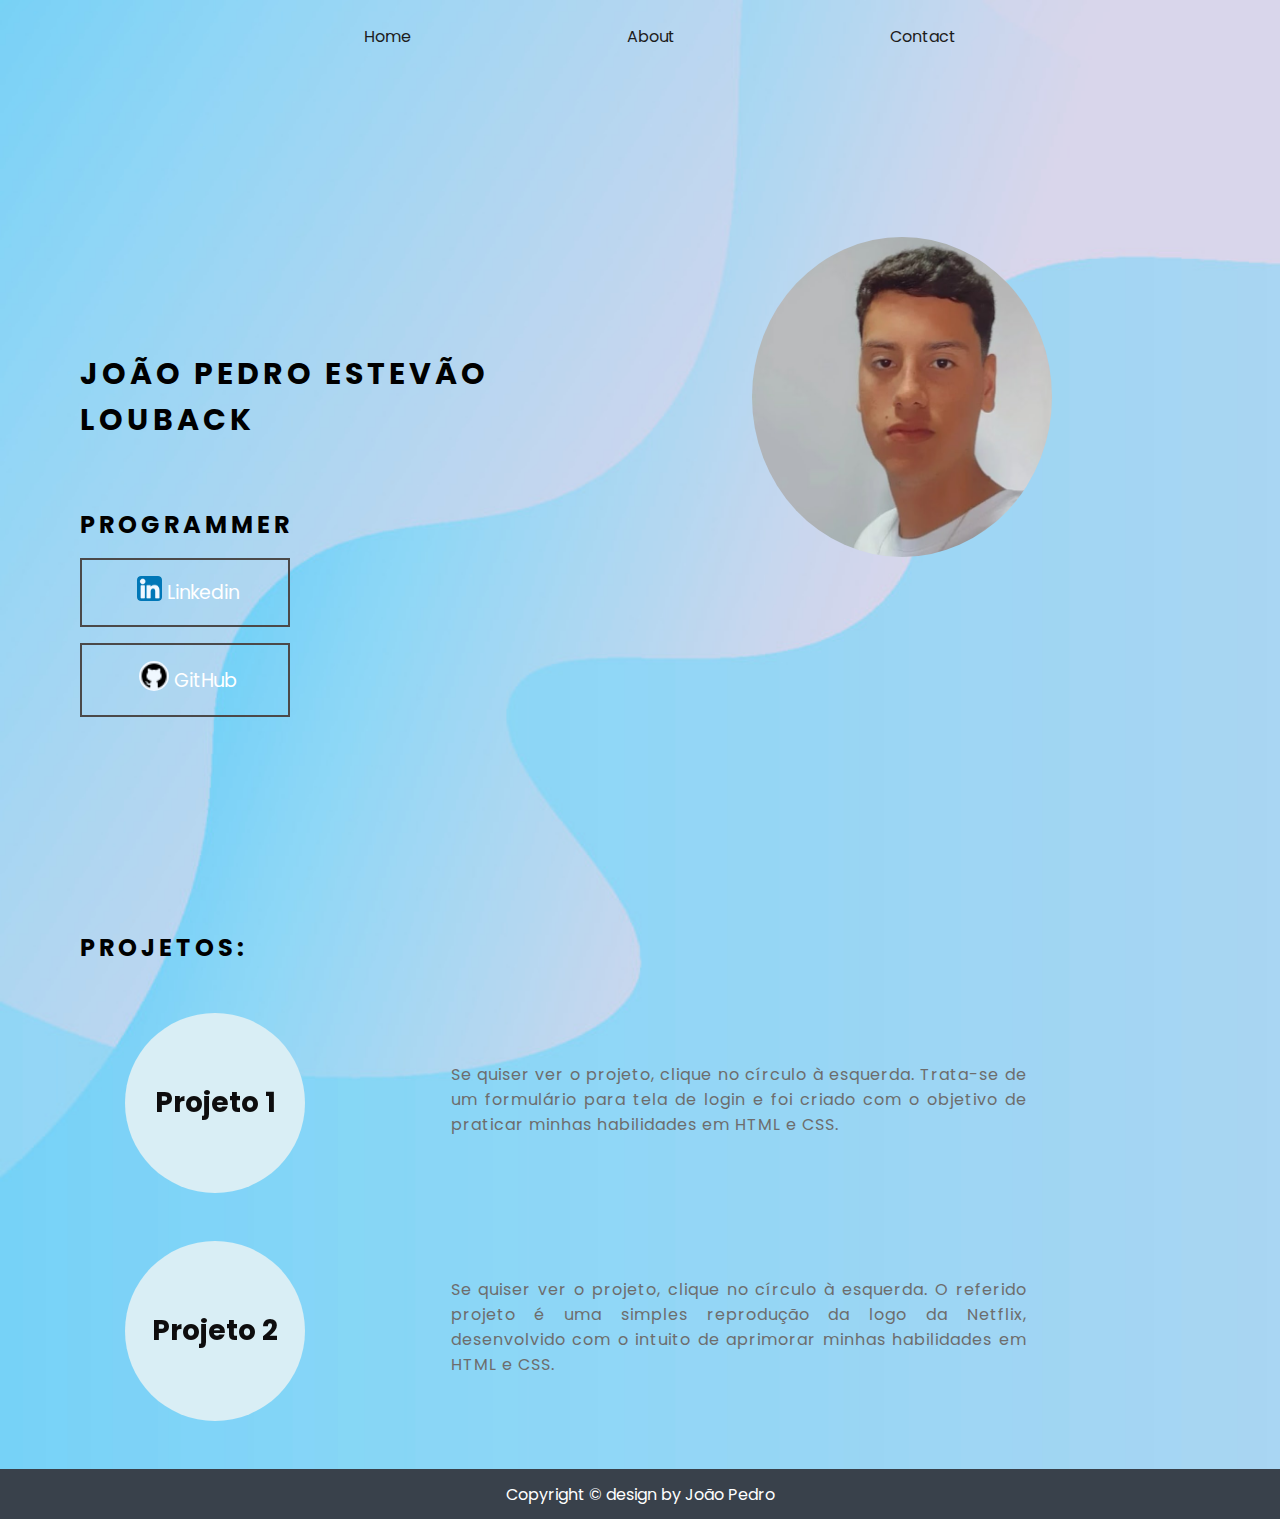
==== index.html @ b9608a33 "Add files via upload" ====
<!DOCTYPE html>
<html lang="en">

<head>
  <meta charset="UTF-8">
  <meta http-equiv="X-UA-Compatible" content="IE=edge">
  <meta name="viewport" content="width=device-width, initial-scale=1.0">
  <title>Portfólio | Home</title>
  <link rel="stylesheet" href="style.css">
</head>

<body>
  <header>
    <nav class="menu-itens">
      <ul>
        <li>
          <a href="index.html">Home </a>
        </li>
        <li>
          <a href="index1.html">About </a>
        </li>
        <li>
          <a href="index2.html">Contact</a>
        </li>
      </ul>
    </nav>

    </div>
  </header>

  <header class="container-header">

    <div class="bloco1">
      <h1>João Pedro Estevão Louback</h1>

      <img src="./imagem/img.jpg" alt="" class="imagem-principal">
    </div>
    <div class="bloco2">
      <h2>programmer</h2>
      <div class="social-media1">
        <div class="linkedin">
          <a href="https://www.linkedin.com/in/joaopedrobr/">
            <img src="./imagem/img-linkedin.png" alt="" class="imagem-linkedin">
          </a>
        </div>
        <a href="https://www.linkedin.com/in/joaopedrobr/">Linkedin </a>

      </div>
      <div class="social-media2">
        <a href="https://github.com/joaolouback">
          <img src="./imagem/img-github.png" alt="" class="imagem-git" width="30px">
        </a>
        <a href="https://github.com/joaolouback">GitHub </a>
      </div>
    </div>
  </header>
 
  <main class="container">
  
    <h2>Projetos:</h2>
    
    <div class="card-container">
      
      <div class="card">
        
         <div class="card-wrapper">
          <a href="https://joaolouback.github.io/tela-login/">
          <h3> Projeto 1</h3>
          <p>Clique aqui!</p>
         </div>
         </a>
      </div>
      <div class="card-text">
        Se quiser ver o projeto, clique no círculo à esquerda. Trata-se de um formulário para tela de login e foi criado com o objetivo de praticar minhas habilidades em HTML e CSS.
      </div>

    </div>
    
    <div class="card-container">
      <div class="card">
         <div class="card-wrapper">
          
         <a href="https://joaolouback.github.io/logo-netflix/">
          <h3> Projeto 2</h3>
          <p>Clique aqui!</p>
         </div>  
         </a>
      </div>
    
      <div class="card-text">
        Se quiser ver o projeto, clique no círculo à esquerda. 
        O referido projeto é uma simples reprodução da logo da Netflix, desenvolvido com o intuito de aprimorar minhas habilidades em HTML e CSS.

      </div>
      


  </main>
 

</body>
<footer class="footer">
 <p> Copyright &copy; design by João Pedro </p>
 </footer>


</html>
---- style.css ----
@import url('https://fonts.googleapis.com/css2?family=Poppins:wght@300&display=swap');

body {
  margin: 0;
  padding: 0;
  font-family: 'Poppins', sans-serif;
  color: black;
  background-color: rgb(255, 255, 255);
  background-image: url(./imagem/background.jpg);
  background-repeat: no-repeat;
  background-size: cover;
  

}

.menu-itens {
  justify-content: center;
  display: flex;
  align-items: center;
  min-width: auto;
  

}

.menu-itens ul {
  display: flex;
  list-style: none;
  align-items: center;
  justify-content: space-evenly;
  width: 80%;
  height: 40px;
  position: static;



}

.menu-itens ul li a {
  color: rgb(29, 28, 28);
  text-decoration: none;

}

.menu-itens ul :hover {
  color: rgb(238, 237, 237);
  border-radius: 2px;

}

.container-header {
  height: 90vh;
  width: 90vw;
  background-repeat: no-repeat;
  background-position: center;
  background-size: contain;
  display: flex;
  flex-direction: column;
  justify-content: center;
  align-items: flex-start;
  box-sizing: border-box;
  padding: 0 80px;
  position: relative;


}

h1 {
  font-size: 30px;
  text-transform: uppercase;
  letter-spacing: 4px;
  


}

h2 {
  text-transform: uppercase;
  letter-spacing: 4px;
  margin: 0;
  padding: 0;
  
}

.imagem-principal {
  width: 300px;
  height: 320px;
  border-radius: 50%;
  margin-left: 150px;
  margin-right: 20px;
  min-width: auto;



}

.bloco1 {
  display: flex;
  align-items: center;
  justify-content: center;

}

.bloco2 {
  width: 100%;

  margin-top: -50px;
}

.social-media1 {
  margin-top: 1rem;
  display: flex;

}

.social-media1 {

  padding: 1rem 4px;
  border: 2px solid rgb(75, 73, 73);
  align-items: center;
  justify-content: center;
  width: 20%;
  


}

.social-media1 a {
  color: rgb(255, 255, 255);
  font-size: 19px;
  margin-left: 5px;
  text-decoration: none;
}



.social-media1:hover {
  background-color:  #0584c9;
  
}
  

.social-media2 {
  margin-top: 1rem;
  display: flex;

}

.social-media2 {

  padding: 1rem 4px;
  border: 2px solid rgb(75, 73, 73);
  align-items: center;
  justify-content: center;
  width: 20%;

}

.social-media2 a {
  color: rgb(255, 255, 255);
  font-size: 19px;
  margin-left: 5px;
  text-decoration: none;
}


.social-media2:hover {
  background-color: #0e0d0e;
}

.imagem-linkedin {
  width: 25px;
  background-color: aliceblue;
  border-radius: 4px;

}

.imagem-git {
  background-color: aliceblue;
  border-radius: 100%;
}

.img1 {
  width: 300px;
  height: 350px;
  padding: 0 60px;
  margin-top: 40px;
 

}

.sobre {
  display: flex;
  margin: 30px;
  margin-top: 100px;
  justify-content: center;
  height: 100vh;


}

.descrição {
  margin: 30px;
 text-align: justify;
 margin-right: 90px;
}

.container {
  height: auto;
  width: 100%;
  display: flex;
  flex-direction: column;
  justify-content: space-around;
  margin: 3rem 0;


}

.container h2 {
  padding: 0 80px;


}

.container h3 {
  font-size: 28px;
}

.card-container {
  display: flex;
  justify-content: space-evenly;
  align-items: center;
  width: 90%;
}

.card {
  width: 180px;
  height: 180px;
  border-radius: 100%;
  margin: 3rem 0 0;
  display: flex;
  align-items: center;
  justify-content: center;
  background-color: rgb(200, 242, 255);
  background-image: url('');
  background-position: center;
  background-size: cover;
  background-repeat: no-repeat;
  filter: grayscale(0.5);
  color: black;
  cursor: pointer;
  transition: 0.5% ease-in-out;
  
  
}
.card-container .card .card-wrapper a{
  text-decoration: none;
}
a{
  color: #0e0d0e;
}
.card-text {
  width: 50%;
  letter-spacing: 1px;
  color: rgb(109, 109, 109);
  text-align: justify;
  margin-top: 40px;
  margin-left: 20px;

}

.card-wrapper {
  text-align: center;
  display: flex;
  flex-direction: column;
  justify-content: center;
  align-items: center;
  position: relative;
  
}



.card-wrapper h2 {
  font-size: 40px;
  text-transform: uppercase;
  letter-spacing: 4px;
  margin: 0;
  transition: 0.5s ease-in-out;
}

.card-wrapper p {
  font-size: 0px;
  visibility: visible;
  opacity: 0;
  font-weight: bold;
  text-transform: uppercase;
  transition: 0.5s ease-in-out;
}

.card:hover {
  filter: unset;
}

.card:hover>.card-wrapper::before {
  height: 130px;
  width: 130px;
  opacity: 1;
}

.card:hover>.card-wrapper p {
  opacity: 1;
  visibility: visible;
  font-size: 14px;
}

p {
  color: rgb(109, 109, 109);
}

 .footer {
    width: 100%;
    height: 50px;
    display: flex;
    justify-content: center;
    align-items: center;
    background-color:  rgb(57, 65, 75);
    
    
  }

  .footer p{
    color: #ffffff;
    
  }
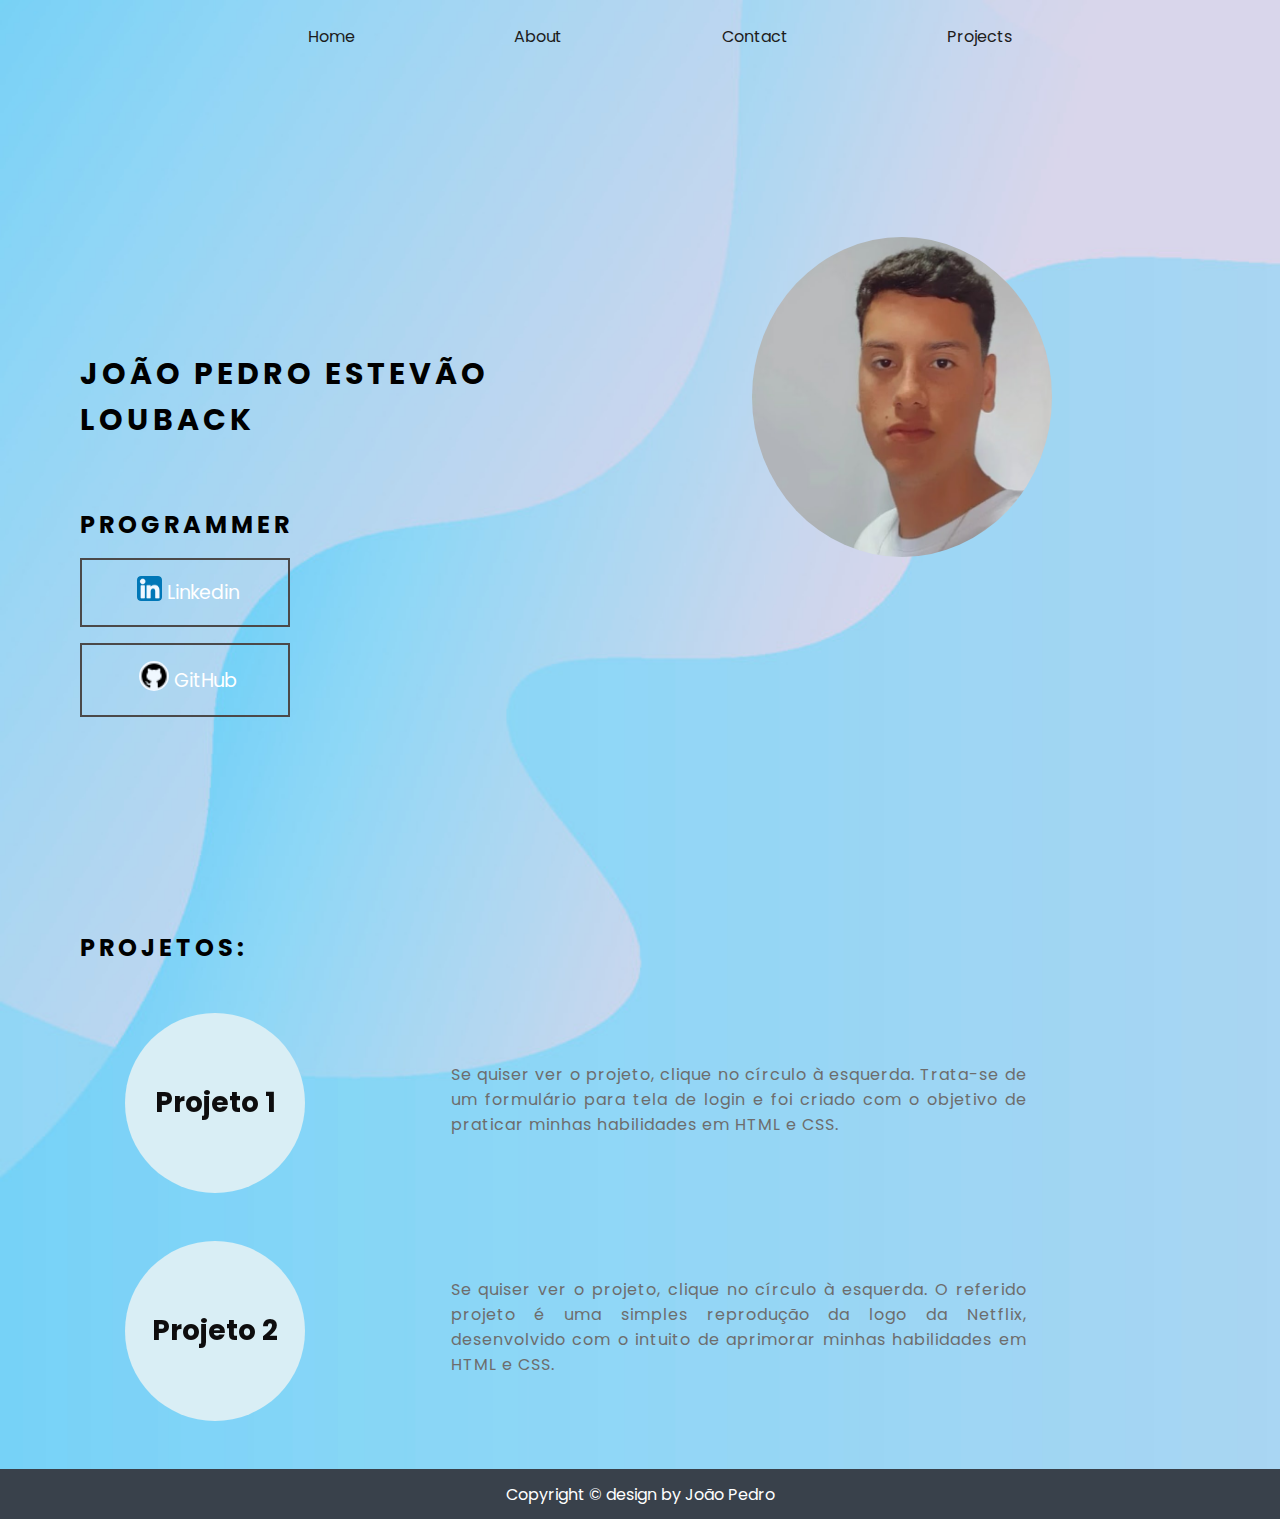
==== commit 9ad5e313: "Add files via upload" ====
--- a/index.html
+++ b/index.html
@@ -21,6 +21,9 @@
         </li>
         <li>
           <a href="index2.html">Contact</a>
+        </li>
+        <li>
+          <a href="#projeto">Projects</a>
         </li>
       </ul>
     </nav>
@@ -54,7 +57,8 @@
       </div>
     </div>
   </header>
- 
+
+ <section id="projeto">
   <main class="container">
   
     <h2>Projetos:</h2>
@@ -96,7 +100,7 @@
 
 
   </main>
- 
+ </section>
 
 </body>
 <footer class="footer">
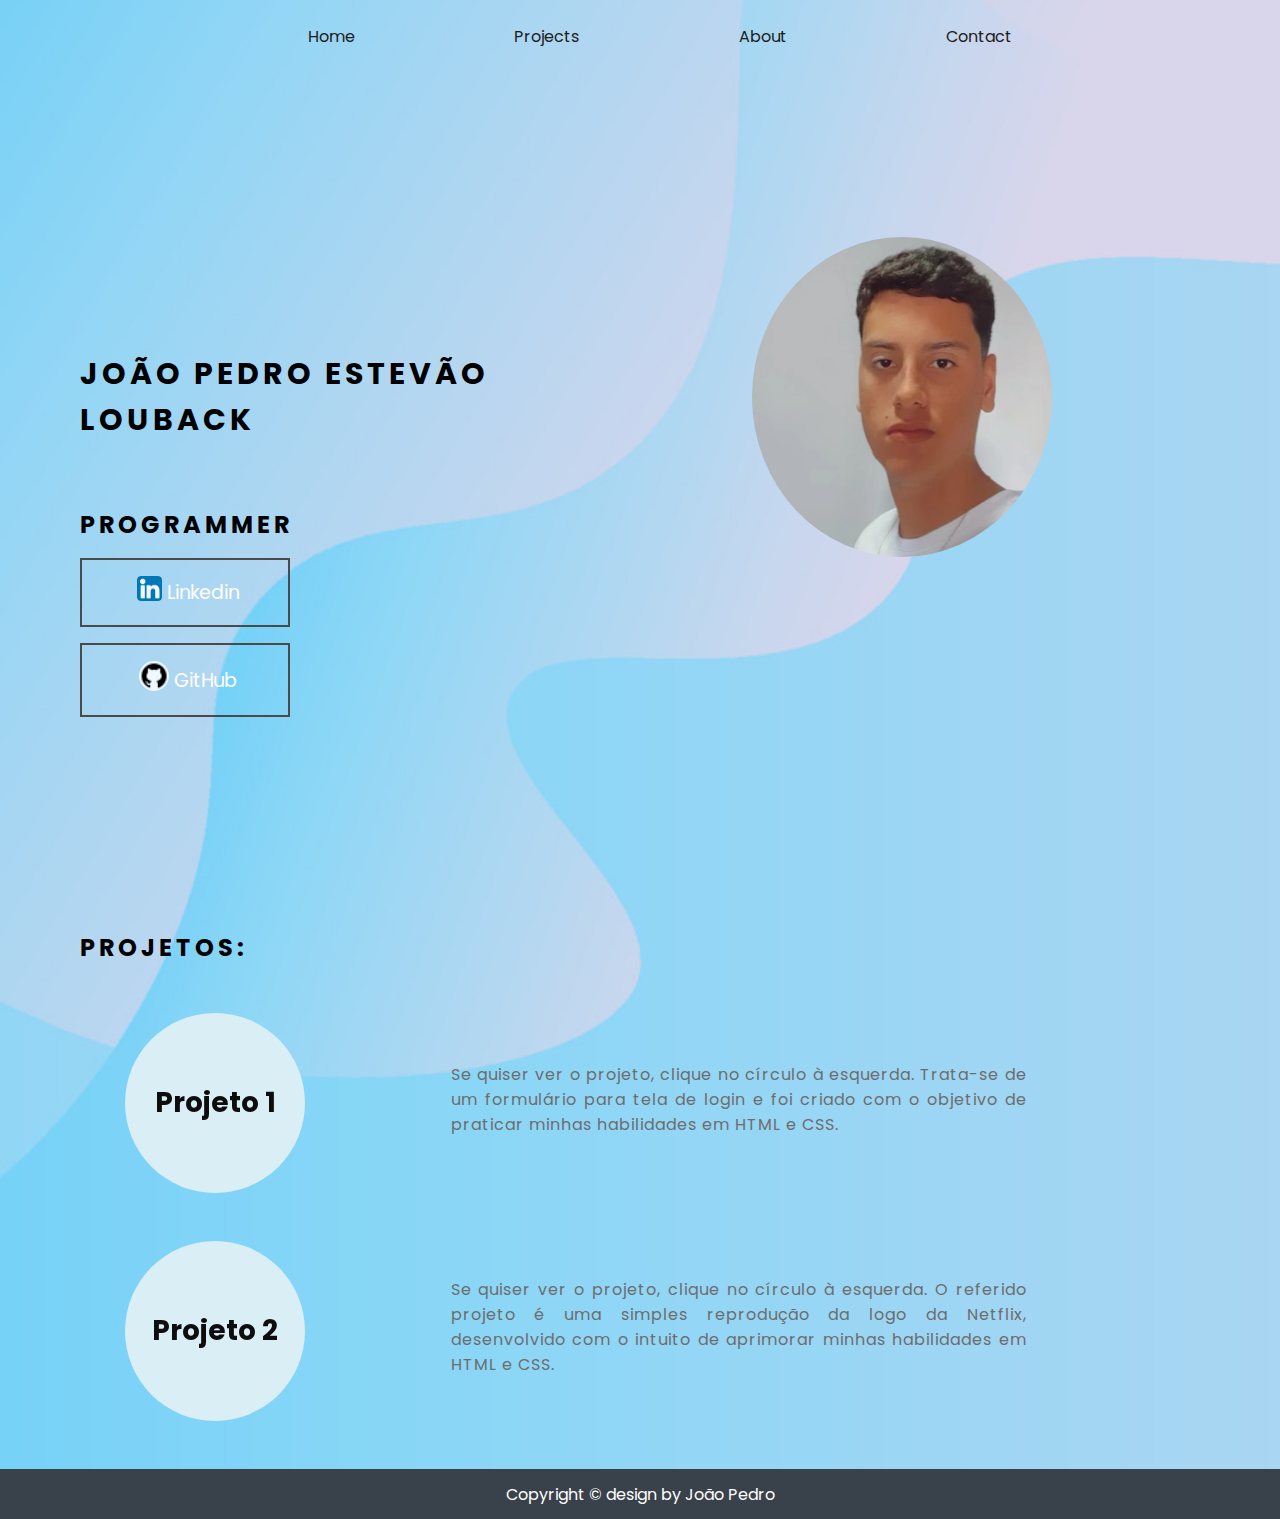
==== commit 2443dc26: "Add files via upload" ====
--- a/index.html
+++ b/index.html
@@ -17,14 +17,15 @@
           <a href="index.html">Home </a>
         </li>
         <li>
+          <a href="#projeto">Projects</a>
+        </li>
+        <li>
           <a href="index1.html">About </a>
         </li>
         <li>
           <a href="index2.html">Contact</a>
         </li>
-        <li>
-          <a href="#projeto">Projects</a>
-        </li>
+        
       </ul>
     </nav>
 
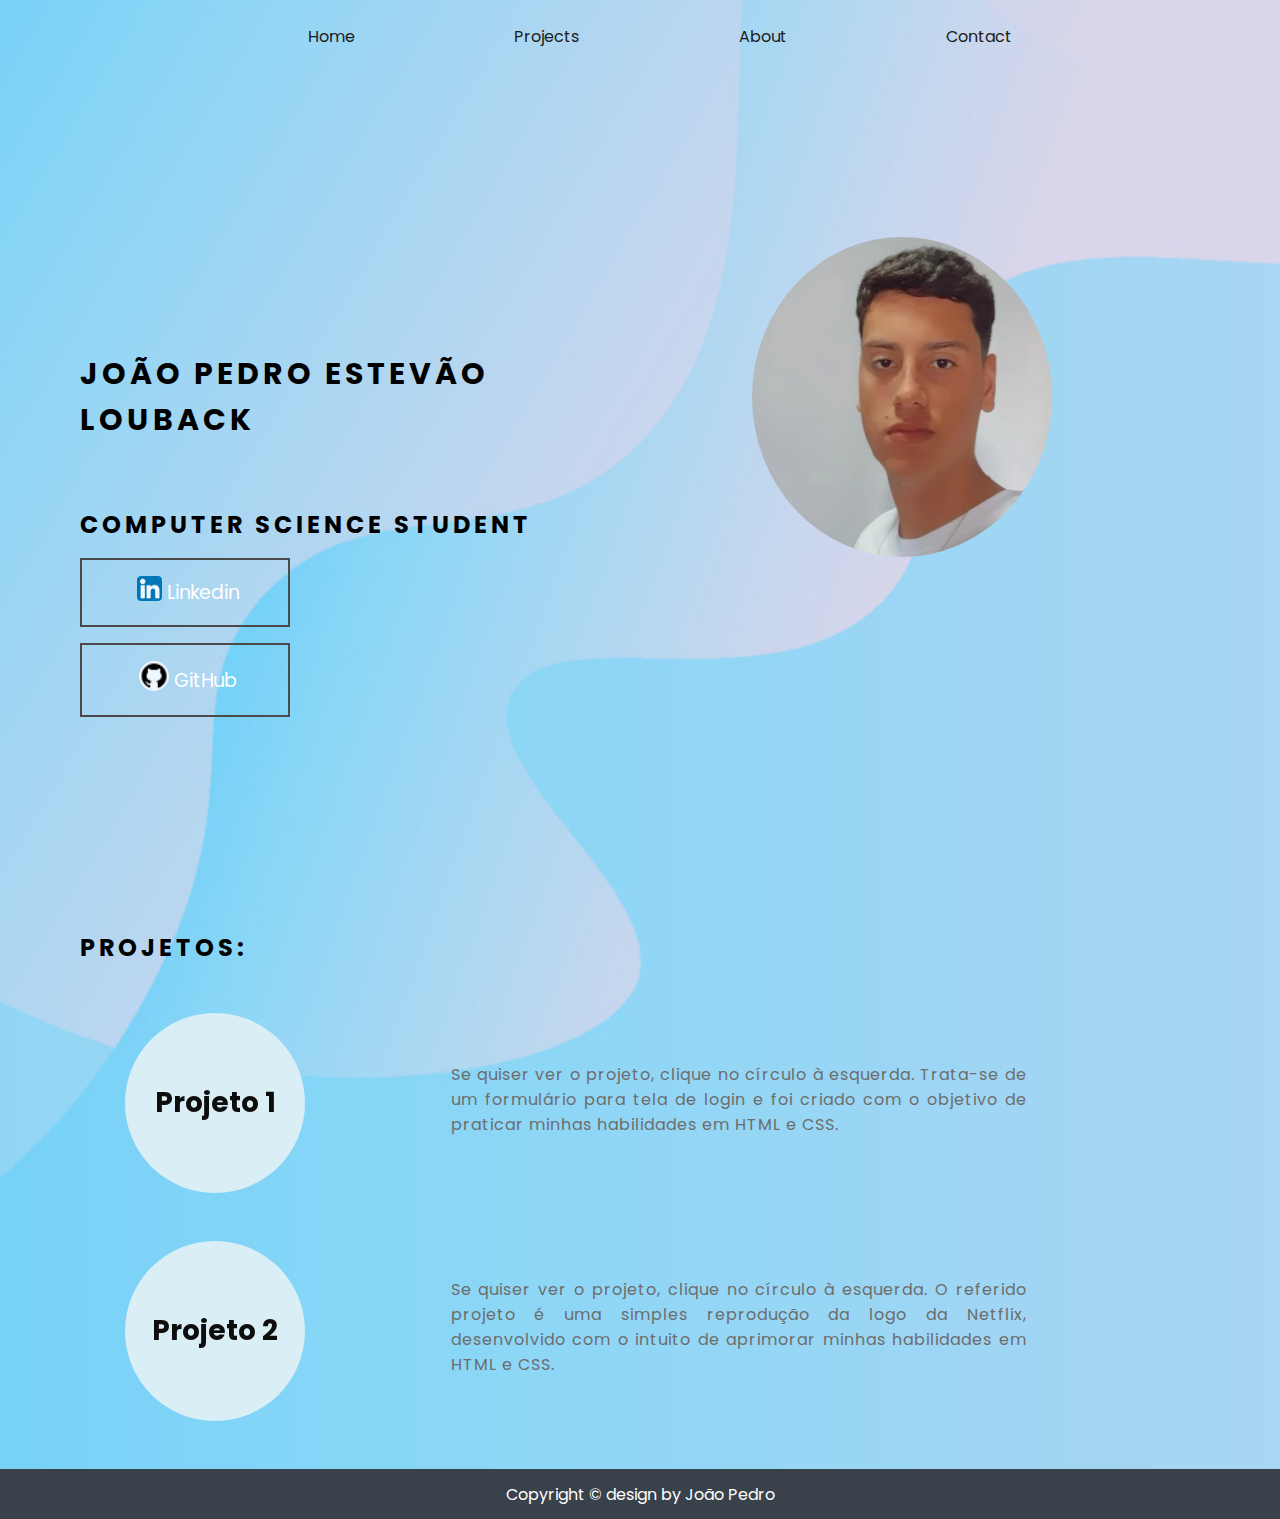
==== commit cbc3849c: "Add files via upload" ====
--- a/index.html
+++ b/index.html
@@ -40,7 +40,7 @@
       <img src="./imagem/img.jpg" alt="" class="imagem-principal">
     </div>
     <div class="bloco2">
-      <h2>programmer</h2>
+      <h2>Computer science student</h2>
       <div class="social-media1">
         <div class="linkedin">
           <a href="https://www.linkedin.com/in/joaopedrobr/">
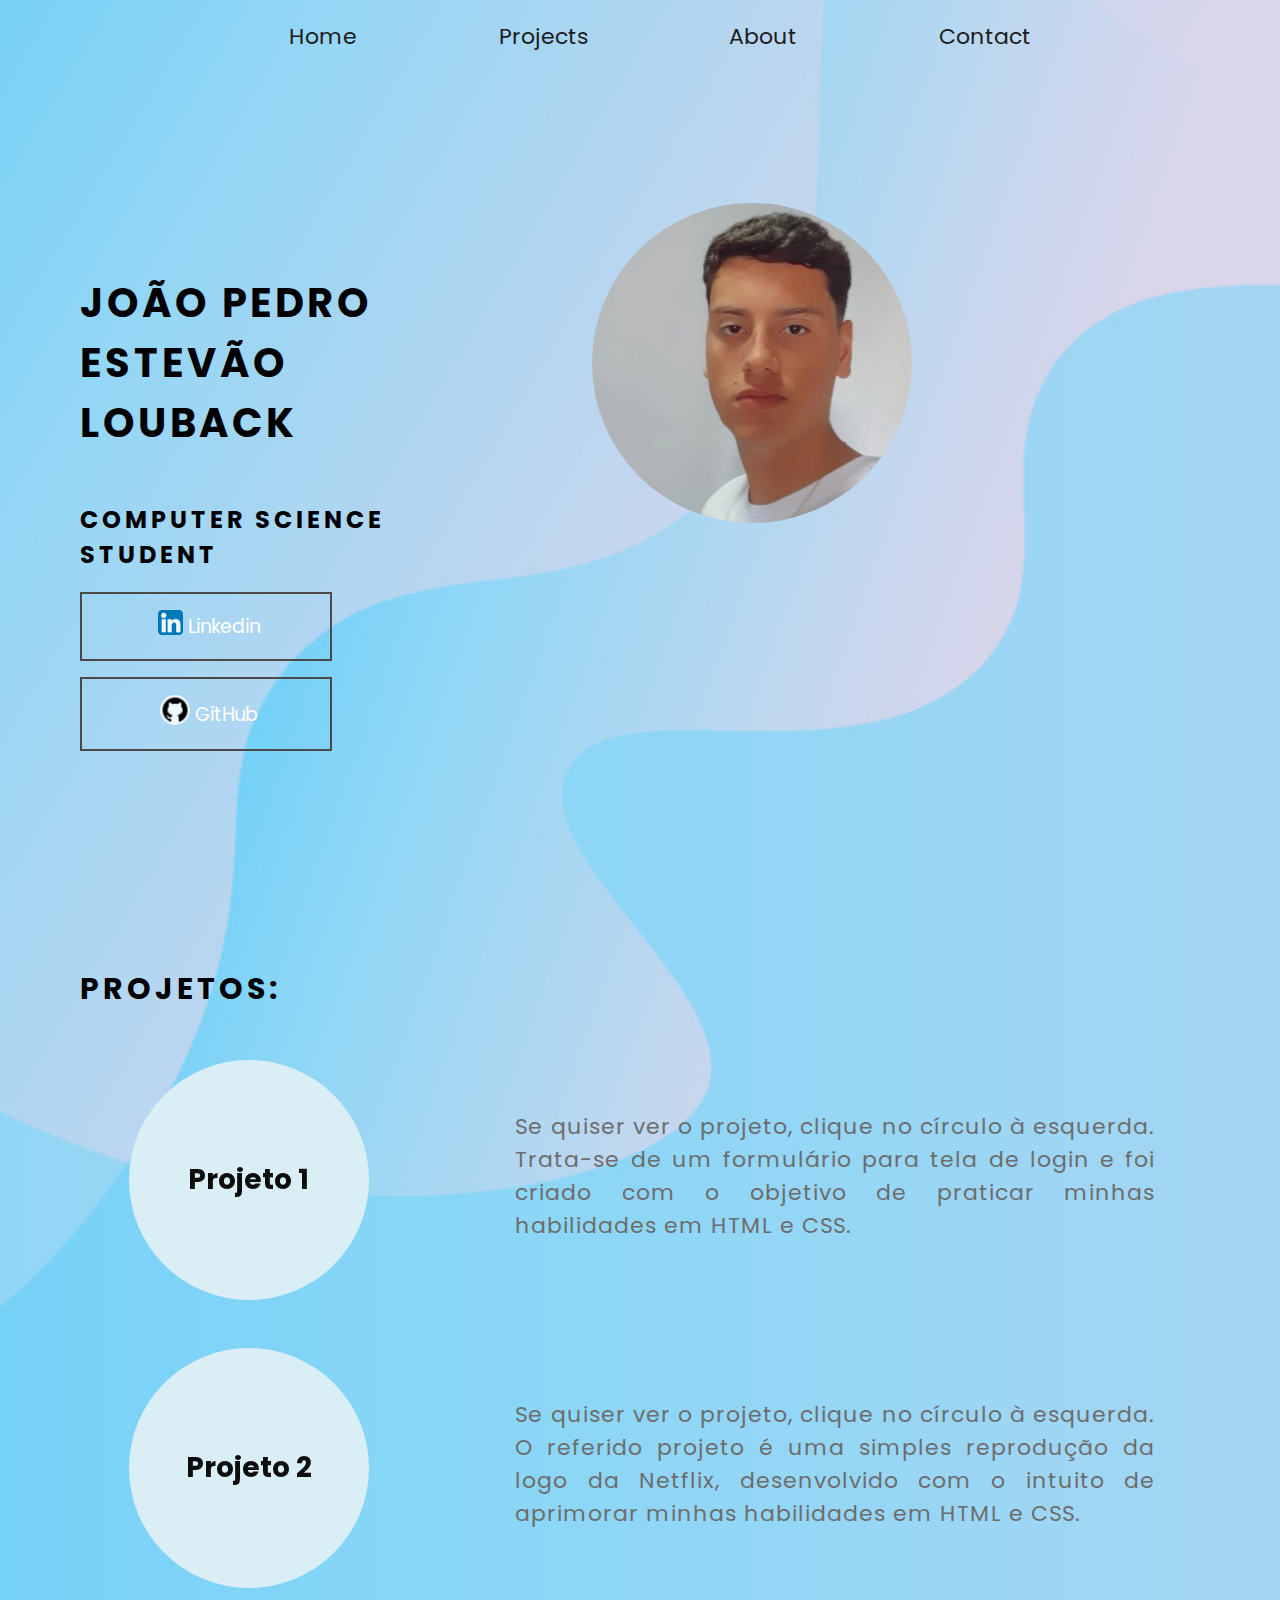
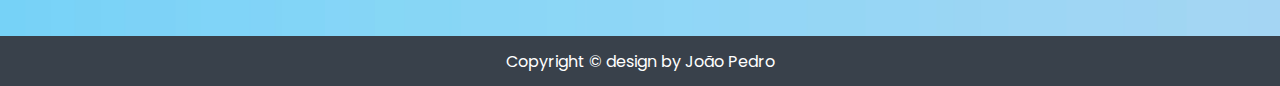
==== commit 49151a5f: "Add files via upload" ====
--- a/index.html
+++ b/index.html
@@ -104,6 +104,7 @@
  </section>
 
 </body>
+
 <footer class="footer">
  <p> Copyright &copy; design by João Pedro </p>
  </footer>
--- a/style.css
+++ b/style.css
@@ -9,8 +9,6 @@
   background-image: url(./imagem/background.jpg);
   background-repeat: no-repeat;
   background-size: cover;
-  
-
 }
 
 .menu-itens {
@@ -18,8 +16,6 @@
   display: flex;
   align-items: center;
   min-width: auto;
-  
-
 }
 
 .menu-itens ul {
@@ -30,21 +26,17 @@
   width: 80%;
   height: 40px;
   position: static;
-
-
-
 }
 
 .menu-itens ul li a {
   color: rgb(29, 28, 28);
   text-decoration: none;
-
+  font-size: 22px;
 }
 
 .menu-itens ul :hover {
   color: rgb(238, 237, 237);
   border-radius: 2px;
-
 }
 
 .container-header {
@@ -60,17 +52,12 @@
   box-sizing: border-box;
   padding: 0 80px;
   position: relative;
-
-
 }
 
 h1 {
-  font-size: 30px;
+  font-size: 40px;
   text-transform: uppercase;
   letter-spacing: 4px;
-  
-
-
 }
 
 h2 {
@@ -78,50 +65,42 @@
   letter-spacing: 4px;
   margin: 0;
   padding: 0;
-  
+  margin-right: 20px;
+  width: 430px;
+  margin-top: 1.2em;
 }
 
 .imagem-principal {
-  width: 300px;
-  height: 320px;
+  width: 20em;
+  height: 20em;
   border-radius: 50%;
-  margin-left: 150px;
-  margin-right: 20px;
+  margin-left: 7em;
+  margin-right: 10em;
   min-width: auto;
-
-
-
 }
 
 .bloco1 {
   display: flex;
   align-items: center;
   justify-content: center;
-
 }
 
 .bloco2 {
   width: 100%;
-
   margin-top: -50px;
 }
 
 .social-media1 {
-  margin-top: 1rem;
-  display: flex;
-
+  margin-top: 1.3rem;
+  display: flex;
 }
 
 .social-media1 {
-
   padding: 1rem 4px;
   border: 2px solid rgb(75, 73, 73);
   align-items: center;
   justify-content: center;
-  width: 20%;
-  
-
-
+  width: 15em;
 }
 
 .social-media1 a {
@@ -131,28 +110,21 @@
   text-decoration: none;
 }
 
-
-
 .social-media1:hover {
-  background-color:  #0584c9;
-  
-}
-  
+  background-color: #0584c9;
+}
 
 .social-media2 {
   margin-top: 1rem;
   display: flex;
-
 }
 
 .social-media2 {
-
   padding: 1rem 4px;
   border: 2px solid rgb(75, 73, 73);
   align-items: center;
   justify-content: center;
-  width: 20%;
-
+  width: 15em;
 }
 
 .social-media2 a {
@@ -162,7 +134,6 @@
   text-decoration: none;
 }
 
-
 .social-media2:hover {
   background-color: #0e0d0e;
 }
@@ -171,7 +142,6 @@
   width: 25px;
   background-color: aliceblue;
   border-radius: 4px;
-
 }
 
 .imagem-git {
@@ -180,12 +150,10 @@
 }
 
 .img1 {
-  width: 300px;
-  height: 350px;
-  padding: 0 60px;
+  width: 20em;
+  height: 24em;
+  padding: 0 6em;
   margin-top: 40px;
- 
-
 }
 
 .sobre {
@@ -194,14 +162,21 @@
   margin-top: 100px;
   justify-content: center;
   height: 100vh;
-
-
 }
 
 .descrição {
-  margin: 30px;
- text-align: justify;
- margin-right: 90px;
+  margin-right: 3em;
+}
+
+.descrição h2 {
+  width: auto;
+  font-size: 35px;
+}
+
+.descrição p {
+  font-size: 20px;
+  margin-right: 2em;
+  text-align: justify;
 }
 
 .container {
@@ -211,14 +186,11 @@
   flex-direction: column;
   justify-content: space-around;
   margin: 3rem 0;
-
-
 }
 
 .container h2 {
   padding: 0 80px;
-
-
+  font-size: 30px;
 }
 
 .container h3 {
@@ -229,12 +201,12 @@
   display: flex;
   justify-content: space-evenly;
   align-items: center;
-  width: 90%;
+  padding: 0;
 }
 
 .card {
-  width: 180px;
-  height: 180px;
+  width: 15em;
+  height: 15em;
   border-radius: 100%;
   margin: 3rem 0 0;
   display: flex;
@@ -249,23 +221,26 @@
   color: black;
   cursor: pointer;
   transition: 0.5% ease-in-out;
-  
-  
-}
-.card-container .card .card-wrapper a{
+  margin-left: 3em;
+}
+
+.card-container .card .card-wrapper a {
   text-decoration: none;
 }
-a{
+
+a {
   color: #0e0d0e;
 }
+
 .card-text {
   width: 50%;
   letter-spacing: 1px;
   color: rgb(109, 109, 109);
   text-align: justify;
   margin-top: 40px;
-  margin-left: 20px;
-
+  margin-left: 3em;
+  font-size: 22px;
+  margin-right: 2em;
 }
 
 .card-wrapper {
@@ -275,10 +250,7 @@
   justify-content: center;
   align-items: center;
   position: relative;
-  
-}
-
-
+}
 
 .card-wrapper h2 {
   font-size: 40px;
@@ -297,17 +269,7 @@
   transition: 0.5s ease-in-out;
 }
 
-.card:hover {
-  filter: unset;
-}
-
-.card:hover>.card-wrapper::before {
-  height: 130px;
-  width: 130px;
-  opacity: 1;
-}
-
-.card:hover>.card-wrapper p {
+.card:hover > .card-wrapper p {
   opacity: 1;
   visibility: visible;
   font-size: 14px;
@@ -317,19 +279,95 @@
   color: rgb(109, 109, 109);
 }
 
- .footer {
-    width: 100%;
-    height: 50px;
-    display: flex;
-    justify-content: center;
+.footer {
+  width: 100%;
+  height: 50px;
+  display: flex;
+  justify-content: center;
+  align-items: center;
+  background-color: rgb(57, 65, 75);
+}
+
+.footer p {
+  color: #ffffff;
+}
+
+@media only screen and (max-width: 768px) {
+  .container-header {
+    flex-direction: column;
     align-items: center;
-    background-color:  rgb(57, 65, 75);
-    
-    
-  }
-
-  .footer p{
-    color: #ffffff;
-    
-  }
-
+    padding: 0 40px;
+    text-align: center;
+  }
+  
+  .imagem-principal {
+    margin: 0 auto;
+    margin-top: 2em;
+  }
+  
+  h1 {
+    font-size: 30px;
+  }
+  
+  h2 {
+    margin: 0;
+    padding: 0;
+    margin-top: 0.5em;
+    width: auto;
+    font-size: 24px;
+  }
+  
+  .bloco1 {
+    flex-direction: column;
+    align-items: center;
+    margin-top: 1em;
+  }
+  
+  .bloco2 {
+    margin-top: 2em;
+  }
+  
+  .img1 {
+    padding: 0;
+    margin-top: 2em;
+  }
+  
+  .descrição {
+    margin: 0;
+    margin-top: 2em;
+    text-align: center;
+  }
+  
+  .descrição h2 {
+    font-size: 28px;
+  }
+  
+  .descrição p {
+    margin: 0;
+    margin-top: 1em;
+    text-align: center;
+  }
+  
+  .card-container {
+    flex-direction: column;
+    align-items: center;
+  }
+  
+  .card {
+    margin: 2em 0;
+    margin-left: 0;
+  }
+  
+  .card-text {
+    width: 80%;
+    margin-left: 0;
+    margin-right: 0;
+    text-align: center;
+    font-size: 18px;
+    margin-top: 1em;
+  }
+  
+  .footer {
+    margin-top: 2em;
+  }
+}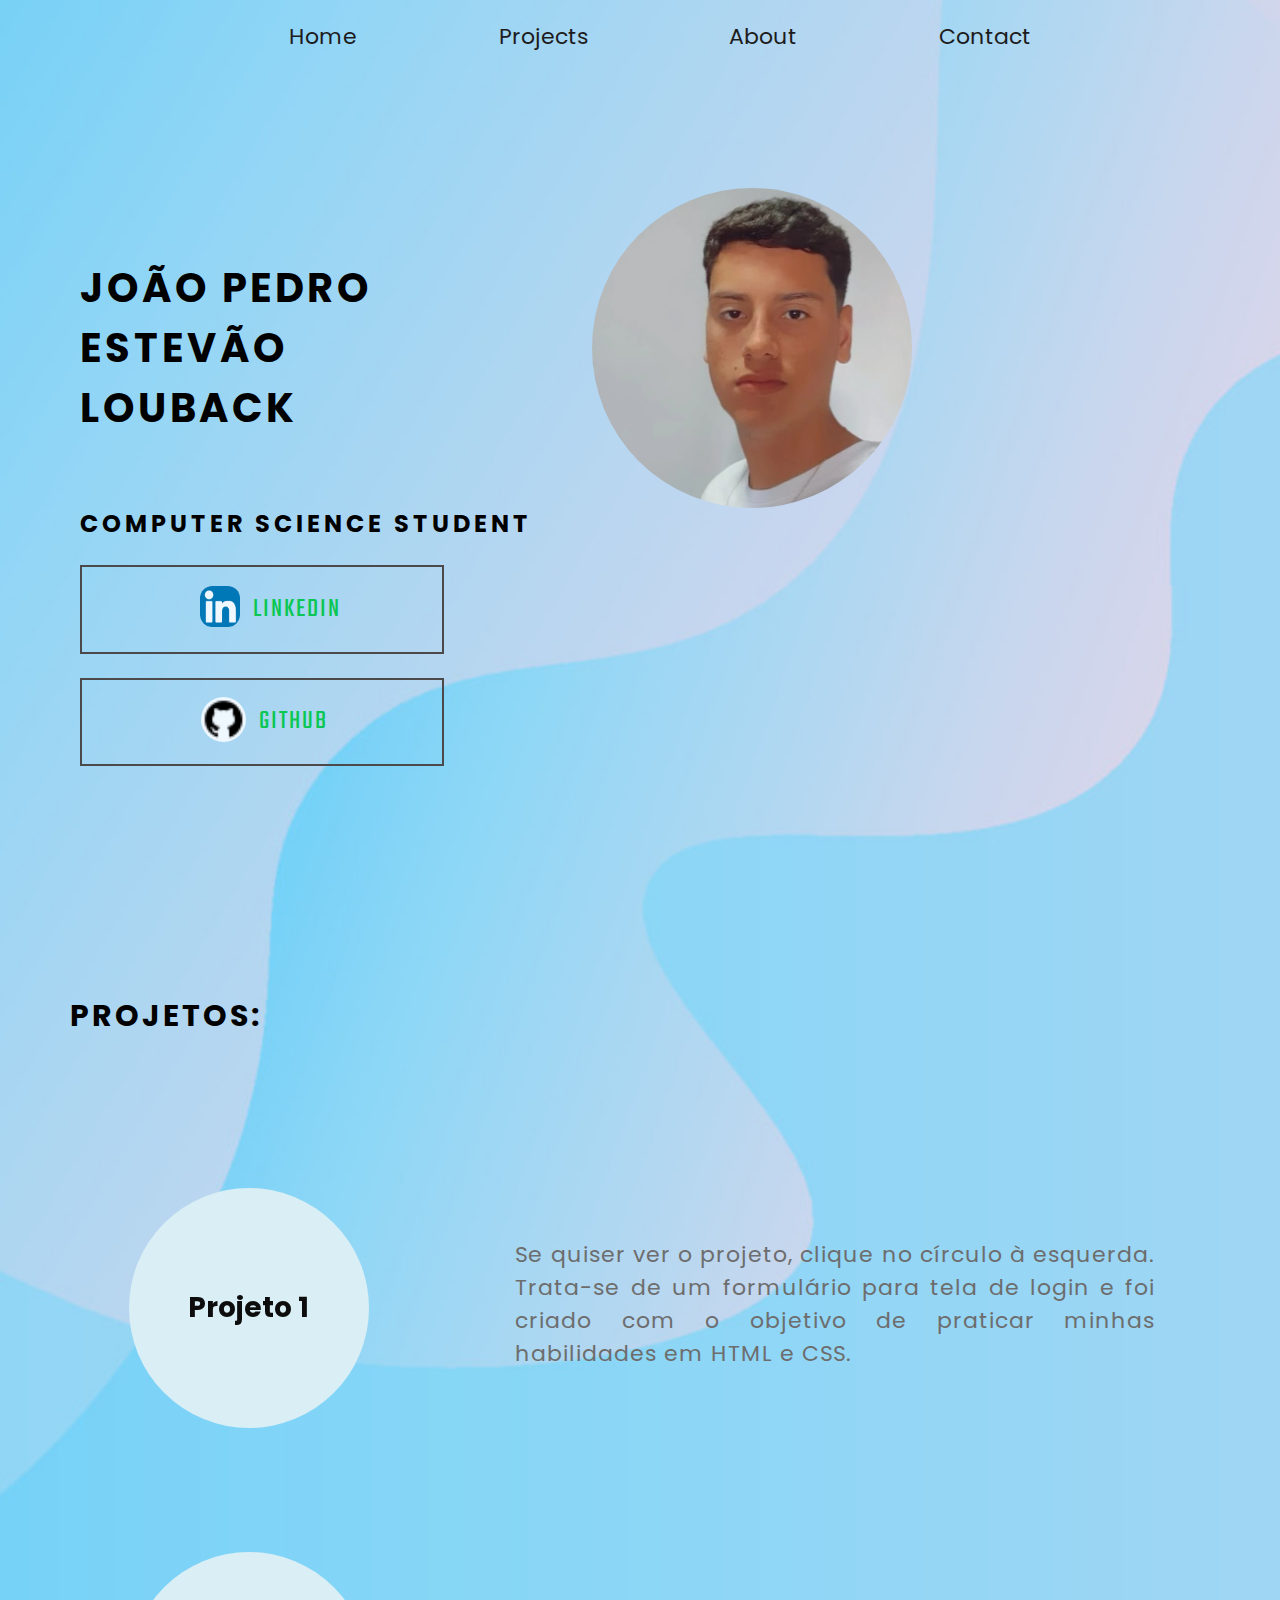
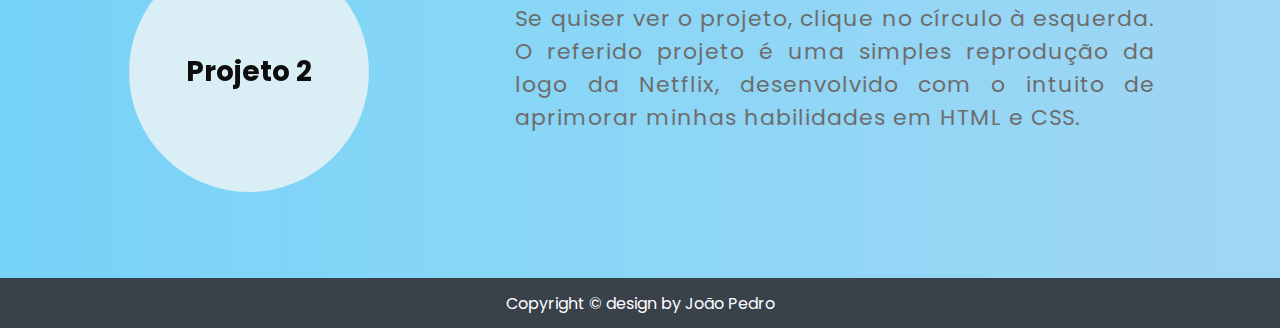
==== commit ff380911: "Add files via upload" ====
--- a/index.html
+++ b/index.html
@@ -37,14 +37,14 @@
     <div class="bloco1">
       <h1>João Pedro Estevão Louback</h1>
 
-      <img src="./imagem/img.jpg" alt="" class="imagem-principal">
+      <img src="./imagens/img.jpg" alt="" class="imagem-principal">
     </div>
     <div class="bloco2">
       <h2>Computer science student</h2>
       <div class="social-media1">
         <div class="linkedin">
           <a href="https://www.linkedin.com/in/joaopedrobr/">
-            <img src="./imagem/img-linkedin.png" alt="" class="imagem-linkedin">
+            <img src="./imagens/img-linkedin.png" alt="" class="imagem-linkedin">
           </a>
         </div>
         <a href="https://www.linkedin.com/in/joaopedrobr/">Linkedin </a>
@@ -52,7 +52,7 @@
       </div>
       <div class="social-media2">
         <a href="https://github.com/joaolouback">
-          <img src="./imagem/img-github.png" alt="" class="imagem-git" width="30px">
+          <img src="./imagens/img-github.png" alt="" class="imagem-git" width="30px">
         </a>
         <a href="https://github.com/joaolouback">GitHub </a>
       </div>
@@ -109,5 +109,22 @@
  <p> Copyright &copy; design by João Pedro </p>
  </footer>
 
+ <script>
+  
+  window.onload = function() {
+    var socialMedia1 = document.querySelector('.social-media1');
+    var socialMedia2 = document.querySelector('.social-media2');
+
+    socialMedia1.addEventListener('click', function() {
+      window.location.href = 'https://www.linkedin.com/in/joaopedrobr/';
+    });
+
+    socialMedia2.addEventListener('click', function() {
+      window.location.href = 'https://github.com/joaolouback';
+    });
+  };
+
+ </script>
+
 
 </html>--- a/style.css
+++ b/style.css
@@ -1,4 +1,10 @@
 @import url('https://fonts.googleapis.com/css2?family=Poppins:wght@300&display=swap');
+
+@import url('https://fonts.googleapis.com/css2?family=Teko&display=swap');
+
+html{
+  scroll-behavior: smooth;
+}
 
 body {
   margin: 0;
@@ -6,7 +12,7 @@
   font-family: 'Poppins', sans-serif;
   color: black;
   background-color: rgb(255, 255, 255);
-  background-image: url(./imagem/background.jpg);
+  background-image: url(./imagens/background.jpg);
   background-repeat: no-repeat;
   background-size: cover;
 }
@@ -60,14 +66,22 @@
   letter-spacing: 4px;
 }
 
-h2 {
+h2{
+  width: 89%;
+  text-transform: uppercase;
+  letter-spacing: 3px;
+
+}
+
+.container-header h2 {
   text-transform: uppercase;
   letter-spacing: 4px;
   margin: 0;
-  padding: 0;
+  padding: 0 ;
   margin-right: 20px;
-  width: 430px;
-  margin-top: 1.2em;
+  width: 89%;
+  margin-top: 2em;
+  
 }
 
 .imagem-principal {
@@ -90,78 +104,74 @@
   margin-top: -50px;
 }
 
-.social-media1 {
-  margin-top: 1.3rem;
-  display: flex;
-}
-
-.social-media1 {
-  padding: 1rem 4px;
-  border: 2px solid rgb(75, 73, 73);
-  align-items: center;
-  justify-content: center;
-  width: 15em;
-}
-
-.social-media1 a {
-  color: rgb(255, 255, 255);
-  font-size: 19px;
-  margin-left: 5px;
-  text-decoration: none;
-}
-
-.social-media1:hover {
-  background-color: #0584c9;
-}
-
+.social-media1,
 .social-media2 {
-  margin-top: 1rem;
-  display: flex;
-}
-
+  margin-top: 1.5rem;
+  display: flex;
+}
+
+.social-media1,
 .social-media2 {
   padding: 1rem 4px;
   border: 2px solid rgb(75, 73, 73);
   align-items: center;
   justify-content: center;
-  width: 15em;
-}
-
+  width: 22em;
+  height: 3.3em;
+}
+
+.social-media1 a ,
 .social-media2 a {
-  color: rgb(255, 255, 255);
-  font-size: 19px;
+  color: #09c752;
+  font-size: 27px;
   margin-left: 5px;
   text-decoration: none;
+  font-family: 'Teko', sans-serif;
+  letter-spacing: 2px;
+  text-transform: uppercase;
+}
+
+.social-media1:hover {
+  background-color: #0584c9;
+  cursor: pointer;
 }
 
 .social-media2:hover {
   background-color: #0e0d0e;
+  cursor: pointer;
 }
 
 .imagem-linkedin {
-  width: 25px;
+  width: 1.5em;
+  height: 1.5em;
   background-color: aliceblue;
-  border-radius: 4px;
+  border-radius: 30%;
+  margin-top: 0.3em; 
+  margin-right: 0.3em;
+  margin-left: 12px;
 }
 
 .imagem-git {
   background-color: aliceblue;
   border-radius: 100%;
+  height: 1.7em;
+  width: 1.7em;
+  margin-top: 0.3em;
+  margin-right: 0.3em;
 }
 
 .img1 {
   width: 20em;
   height: 24em;
   padding: 0 6em;
-  margin-top: 40px;
+  
 }
 
 .sobre {
   display: flex;
   margin: 30px;
-  margin-top: 100px;
-  justify-content: center;
-  height: 100vh;
+  height: auto;
+  align-items: center;
 }
 
 .descrição {
@@ -286,13 +296,91 @@
   justify-content: center;
   align-items: center;
   background-color: rgb(57, 65, 75);
+  margin-right: auto;
 }
 
 .footer p {
   color: #ffffff;
 }
 
+main {
+    min-height: 100vh;
+    display: flex;
+    align-items: center;
+    justify-content: center;
+    margin: 0;
+    padding: 0;
+}
+
+.contact-info {
+    display: flex;
+    width: 100%;
+    max-width: 1200px;
+    justify-content: center;
+}
+
+.card1 {
+    background-color: #2f3542;
+    padding: 0 30px;
+    margin: 0 10px;
+    width: calc(33%, 20px);
+    height: 15em;
+    display: flex;
+    flex-direction: column;
+    justify-content: center;
+    align-items: center;
+    color: #fff;
+    cursor: pointer;
+   
+}
+
+.card-icon {
+    font-size: 28px;
+    background-color: #f15e44;
+    width: 60px;
+    height: 60px;
+    text-align: center;
+    line-height: 60px !important;
+    border-radius: 50%;
+    transition: 0.3s linear;
+    margin-right: 62px;
+    margin-left: 66px;
+    padding: auto;
+}
+
+.card1:hover .card-icon {
+    background: none;
+    color: #f15e44;
+    transform: scale(1.6);
+}
+
+.card1 a {
+    text-decoration: none;
+    color: #fff;
+}
+
+
+.card1 p {
+    margin-top: 20px;
+    font-weight: 300;
+    letter-spacing: 2px;
+    max-height: 0;
+    opacity: 0;
+    transition: 0.3s linear;
+}
+
+.card1:hover p {
+    max-height: 400px;
+    opacity: 1;
+    color: #fff;
+}
+
 @media only screen and (max-width: 768px) {
+  .menu-itens ul li a{
+    margin-right: 15px;
+  
+  }
+
   .container-header {
     flex-direction: column;
     align-items: center;
@@ -303,10 +391,13 @@
   .imagem-principal {
     margin: 0 auto;
     margin-top: 2em;
+    width: 15em;
+    height: 15em;
   }
   
   h1 {
-    font-size: 30px;
+    margin-top: 1em;
+    font-size: 28px;
   }
   
   h2 {
@@ -314,7 +405,8 @@
     padding: 0;
     margin-top: 0.5em;
     width: auto;
-    font-size: 24px;
+    font-size: 20px;
+    margin-bottom: 1.5em;
   }
   
   .bloco1 {
@@ -327,26 +419,7 @@
     margin-top: 2em;
   }
   
-  .img1 {
-    padding: 0;
-    margin-top: 2em;
-  }
-  
-  .descrição {
-    margin: 0;
-    margin-top: 2em;
-    text-align: center;
-  }
-  
-  .descrição h2 {
-    font-size: 28px;
-  }
-  
-  .descrição p {
-    margin: 0;
-    margin-top: 1em;
-    text-align: center;
-  }
+
   
   .card-container {
     flex-direction: column;
@@ -366,8 +439,21 @@
     font-size: 18px;
     margin-top: 1em;
   }
+
+  main{
+    flex-direction: column;
+  }
+  .card1{
+    width: 100%;
+    max-width: 300px;
+    margin: 10px 0;
+    
+  }
   
   .footer {
     margin-top: 2em;
-  }
-}+    margin:auto;
+  }
+}
+
+
